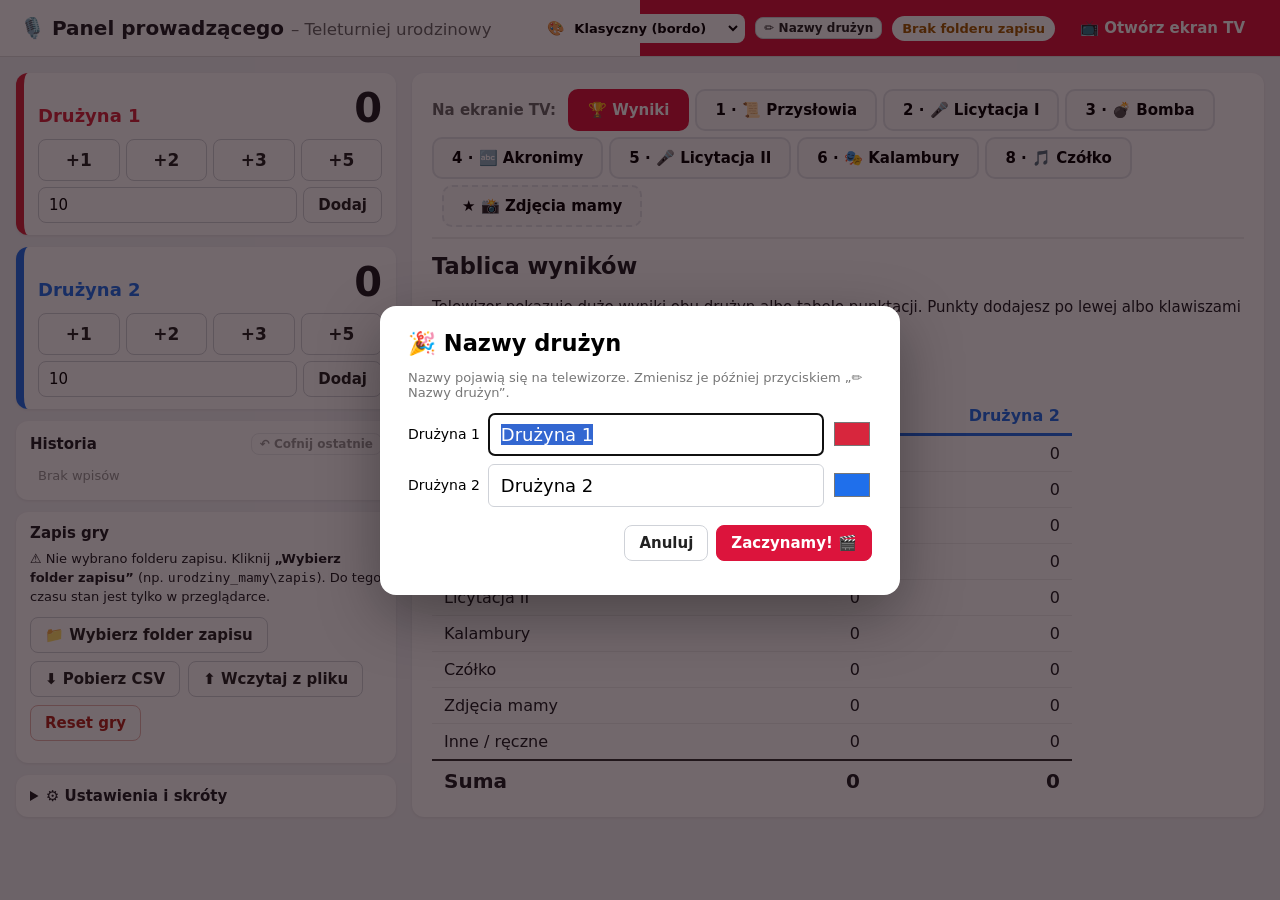
==== admin.html @ 56f0cc89 "Impreza urodzinowa" ====
<!DOCTYPE html>
<html lang="pl">
<head>
  <meta charset="utf-8">
  <title>Panel prowadzącego – Teleturniej</title>
  <meta name="viewport" content="width=device-width, initial-scale=1">
  <link rel="stylesheet" href="css/style.css">
</head>
<body class="admin">

<header class="admin-top">
  <h1>🎙️ Panel prowadzącego <small id="a-title"></small></h1>
  <div class="top-actions">
    <label class="theme-pick" title="Wygląd ekranu TV">🎨
      <select id="set-theme">
        <option value="klasyczny">Klasyczny (bordo)</option>
        <option value="rzutnik">Rzutnik / jasna sala</option>
        <option value="gala">Złota gala</option>
        <option value="konfetti">Urodzinowe konfetti</option>
      </select>
    </label>
    <button id="btn-names" class="btn small">✏️ Nazwy drużyn</button>
    <span id="save-badge" class="badge"></span>
    <button id="btn-open-tv" class="btn primary">📺 Otwórz ekran TV</button>
  </div>
</header>

<div class="admin-grid">
  <!-- ===== Lewa kolumna: punkty, historia, zapis ===== -->
  <aside class="side">
    <div class="team-card" data-team="0">
      <div class="team-head"><span class="team-name" title="Kliknij, aby zmienić nazwę"></span><span class="team-score"></span></div>
      <div class="pts-buttons">
        <button class="btn" data-pts="1">+1</button>
        <button class="btn" data-pts="2">+2</button>
        <button class="btn" data-pts="3">+3</button>
        <button class="btn" data-pts="5">+5</button>
      </div>
      <div class="custom-pts">
        <input type="number" value="10" step="1" aria-label="Własna liczba punktów">
        <button class="btn btn-custom">Dodaj</button>
      </div>
    </div>

    <div class="team-card" data-team="1">
      <div class="team-head"><span class="team-name" title="Kliknij, aby zmienić nazwę"></span><span class="team-score"></span></div>
      <div class="pts-buttons">
        <button class="btn" data-pts="1">+1</button>
        <button class="btn" data-pts="2">+2</button>
        <button class="btn" data-pts="3">+3</button>
        <button class="btn" data-pts="5">+5</button>
      </div>
      <div class="custom-pts">
        <input type="number" value="10" step="1" aria-label="Własna liczba punktów">
        <button class="btn btn-custom">Dodaj</button>
      </div>
    </div>

    <section class="box">
      <h3>Historia <button id="btn-undo" class="btn small">↶ Cofnij ostatnie</button></h3>
      <ol id="log" class="log"></ol>
    </section>

    <section class="box">
      <h3>Zapis gry</h3>
      <p id="save-status" class="save-status"></p>
      <div class="btn-row">
        <button id="btn-choose-dir" class="btn">📁 Wybierz folder zapisu</button>
        <button id="btn-resume" class="btn primary" hidden>🔓 Wznów zapis</button>
        <button id="btn-download" class="btn">⬇ Pobierz CSV</button>
        <label class="btn">⬆ Wczytaj z pliku<input type="file" id="file-load" accept=".csv,.json" hidden></label>
        <button id="btn-reset" class="btn danger">Reset gry</button>
      </div>
    </section>

    <details class="box">
      <summary>⚙️ Ustawienia i skróty</summary>
      <label class="field">Tytuł na tablicy wyników <input id="set-title" type="text"></label>
      <ul class="keys-help">
        <li><kbd>1</kbd> / <kbd>2</kbd> – +1 pkt dla drużyny 1 / 2</li>
        <li><kbd>Ctrl</kbd>+<kbd>Z</kbd> – cofnij ostatni wpis</li>
        <li>Akronimy: <kbd>Spacja</kbd> – kolejny krok</li>
        <li>Licytacja: <kbd>M</kbd> – muzyka start / pauza, <kbd>←</kbd>/<kbd>→</kbd> – tekst na TV (karaoke)</li>
        <li>Przysłowia: wpisz spółgłoskę lub Ą/Ę/Ó, <kbd>←</kbd>/<kbd>→</kbd> – wybór drużyny</li>
        <li>Bomba: <kbd>Enter</kbd> – odgadnięte, <kbd>Backspace</kbd> – nieodgadnięte</li>
        <li>Kalambury: <kbd>Spacja</kbd> – start / pauza, <kbd>Enter</kbd> – odgadnięte, <kbd>Backspace</kbd> – pomiń, <kbd>←</kbd>/<kbd>→</kbd> – drużyna</li>
        <li>Zdjęcia: <kbd>Spacja</kbd> – losowy kafelek, <kbd>Enter</kbd> – całe zdjęcie, <kbd>←</kbd>/<kbd>→</kbd> – poprzednie / następne</li>
        <li>Czółko: <kbd>Spacja</kbd> – pokaż piosenkę / pauza, <kbd>←</kbd>/<kbd>→</kbd> – wybór drużyny</li>
      </ul>
    </details>
  </aside>

  <!-- ===== Prawa kolumna: konkurencje ===== -->
  <main class="main">
    <nav class="tabs">
      <span class="tabs-label">Na ekranie TV:</span>
      <button class="tab" data-view="score">🏆 Wyniki</button>
      <button class="tab" data-view="przyslowia">1 · 📜 Przysłowia</button>
      <button class="tab" data-view="licytacja" data-round="1">2 · 🎤 Licytacja I</button>
      <button class="tab" data-view="bomba">3 · 💣 Bomba</button>
      <button class="tab" data-view="akronimy">4 · 🔤 Akronimy</button>
      <button class="tab" data-view="licytacja" data-round="2">5 · 🎤 Licytacja II</button>
      <button class="tab" data-view="kalambury">6 · 🎭 Kalambury</button>
      <button class="tab" data-view="czolko">8 · 🎵 Czółko</button>
      <button class="tab tab-extra" data-view="zdjecia">★ 📸 Zdjęcia mamy</button>
    </nav>

    <section id="panel-score" class="panel">
      <h2>Tablica wyników</h2>
      <p>Telewizor pokazuje duże wyniki obu drużyn albo tabelę punktacji. Punkty dodajesz po lewej albo klawiszami <kbd>1</kbd> / <kbd>2</kbd>.</p>
      <div class="btn-row"><button id="btn-table" class="btn"></button></div>
      <table id="score-table" class="score-table"></table>
    </section>

    <!-- Licytacja wersów -->
    <section id="panel-licytacja" class="panel">
      <h2 id="lic-title"></h2>
      <div class="akr-current lic-song">
        <div id="lic-song" class="lic-song-title"></div>
        <div id="lic-max" class="akr-state on"></div>
      </div>
      <div class="prz-team">
        <span id="lic-start-info"></span>
        <span class="hint">Przy remisie / zmianie:</span>
        <button class="team-pick lic-start-pick" data-team="0"></button>
        <button class="team-pick lic-start-pick" data-team="1"></button>
      </div>

      <div class="lic-bids-row">
        <div class="lic-bidbox" data-team="0"><b class="lic-bidname"></b><input type="number" min="1" step="1"><button class="btn lic-bid-btn">Licytuj</button></div>
        <div class="lic-bidbox" data-team="1"><b class="lic-bidname"></b><input type="number" min="1" step="1"><button class="btn lic-bid-btn">Licytuj</button></div>
      </div>
      <div id="lic-bids" class="lic-bids"></div>
      <div id="lic-msg" class="prz-msg"></div>

      <div class="btn-row">
        <button id="lic-undo-bid" class="btn">↶ Cofnij ofertę</button>
        <button id="lic-close" class="btn primary">🔨 Koniec licytacji – śpiewają</button>
        <button id="lic-ok" class="btn ok-btn"></button>
        <button id="lic-fail" class="btn danger"></button>
        <button id="lic-next" class="btn primary">Następna piosenka ▶</button>
      </div>

      <div id="kar-bar" class="kar-bar">
        <div class="btn-row">
          <button id="kar-toggle" class="btn primary"></button>
          <button id="kar-prev" class="btn">◀ Poprzednie <kbd>←</kbd></button>
          <button id="kar-next" class="btn primary">Następne ▶ <kbd>→</kbd></button>
        </div>
        <div id="kar-info" class="hint"></div>
      </div>

      <div class="lic-extra">
        <div class="lic-lyrics-box">
          <h3>📝 Tekst <small id="lic-lyrics-info"></small></h3>
          <div id="lic-lyrics" class="lic-lyrics"></div>
        </div>
        <div class="lic-audio-box">
          <h3>🎵 Muzyka <small>(gra z tego komputera)</small></h3>
          <div class="btn-row">
            <button id="lic-play" class="btn primary">▶ Puść</button>
            <button id="lic-stop" class="btn">⏹ Stop</button>
          </div>
          <audio id="lic-audio" controls preload="auto"></audio>
          <div id="lic-audio-info" class="hint"></div>
          <div class="btn-row">
            <label class="btn small">⬆ Wgraj mp3<input type="file" id="lic-mp3" accept="audio/*,.mp3" hidden></label>
            <button id="lic-mp3-del" class="btn small danger">Usuń wgrany plik</button>
          </div>
        </div>
      </div>

      <h3>Piosenki w tej rundzie <small>(kliknij, aby wybrać; ↺ przywraca jako „do wzięcia”)</small></h3>
      <ol id="lic-list" class="pick-list"></ol>
    </section>

    <!-- Bomba -->
    <section id="panel-bomba" class="panel">
      <h2>💣 Bomba – urodziny</h2>
      <div class="kal-current">
        <div class="label" id="bomba-label">Pytanie:</div>
        <div id="bomba-q" class="bomba-q-admin"></div>
        <div id="bomba-a" class="bomba-a"></div>
        <div class="btn-row">
          <button id="bomba-ok" class="btn ok-btn">✔ Odgadnięte <kbd>Enter</kbd></button>
          <button id="bomba-fail" class="btn danger">✖ Nieodgadnięte <kbd>Backspace</kbd></button>
        </div>
      </div>
      <div class="btn-row">
        <label class="inline">Punkty za każdą poprawną odpowiedź <input type="text" inputmode="decimal" id="bomba-points" size="4" title="Można wpisać ułamek, np. 0,5 – suma zaokrąglana w dół"></label>
      </div>
      <div id="bomba-count" class="bomba-count"></div>
      <div class="btn-row">
        <span><b>💥 Wybuch! Bomba wybuchła u:</b></span>
        <button class="btn team-btn bomba-boom-btn" data-team="0"></button>
        <button class="btn team-btn bomba-boom-btn" data-team="1"></button>
        <button id="bomba-new" class="btn">↺ Nowa runda bomby</button>
      </div>
      <div id="bomba-msg" class="prz-msg"></div>
      <p class="hint">Drużyna, u której wybuchnie bomba, dostaje 0 pkt. Przeciwna drużyna dostaje ustawioną liczbę punktów za każdą poprawną odpowiedź w rundzie (wynik zaokrąglany w dół, np. 13 × 0,5 = 6 pkt). Aplikacja nie odtwarza dźwięków (tykanie i wybuch: głośniczek).</p>
      <h3>Pytania <small>(✔ / ✖ / ↺ – poprawianie oznaczeń)</small></h3>
      <ol id="bomba-list" class="pick-list plain kal-list"></ol>
    </section>

    <!-- Akronimy -->
    <section id="panel-akronimy" class="panel">
      <div class="akr-current">
        <div class="akr-skrot" id="akr-skrot"></div>
        <div class="akr-full" id="akr-full"></div>
        <div class="akr-state" id="akr-state"></div>
      </div>
      <div class="btn-row">
        <button id="akr-show" class="btn">👁 Pokaż skrót</button>
        <button id="akr-reveal" class="btn">✨ Odsłoń rozwinięcie</button>
        <button id="akr-hide" class="btn">🙈 Ukryj</button>
        <button id="akr-next" class="btn primary">Następny ▶</button>
      </div>
      <div class="btn-row">
        <button id="akr-award-0" class="btn team-btn"></button>
        <button id="akr-award-1" class="btn team-btn"></button>
        <label class="inline">Punkty za akronim <input type="number" id="akr-points" min="0" step="1"></label>
      </div>
      <p class="hint"><kbd>Spacja</kbd>: pokaż skrót → odsłoń rozwinięcie → następny (pomija te, które już były). Punkty przyznajesz po lewej.</p>
      <h3>Wszystkie akronimy <small>(kliknij, aby wybrać; ↺ przywraca jako „do wzięcia”)</small></h3>
      <ol id="akr-list" class="pick-list"></ol>
    </section>

    <!-- Przysłowia -->
    <section id="panel-przyslowia" class="panel">
      <div class="prz-host">
        <div class="label"><b id="prz-round"></b> · Hasło (widzi tylko prowadzący):</div>
        <div id="prz-text" class="prz-text"></div>
        <div id="prz-mask" class="prz-mask"></div>
      </div>

      <div class="prz-team">
        <span>Zgaduje:</span>
        <button class="team-pick prz-pick" data-team="0"></button>
        <button class="team-pick prz-pick" data-team="1"></button>
        <span class="hint">(<kbd>←</kbd> / <kbd>→</kbd>)</span>
      </div>

      <div id="prz-keys" class="keys"></div>
      <div id="prz-msg" class="prz-msg"></div>

      <div class="btn-row">
        <label class="inline">Punkty za każde wystąpienie litery <input type="number" id="prz-value" min="0" step="1"></label>
        <label class="inline">Premia za odgadnięcie hasła <input type="number" id="prz-bonus" min="0" step="1"></label>
      </div>
      <div class="btn-row">
        <button id="prz-solve-0" class="btn"></button>
        <button id="prz-solve-1" class="btn"></button>
        <button id="prz-reveal" class="btn">Odsłoń hasło (bez punktów)</button>
        <button id="prz-next" class="btn primary">Następne przysłowie ▶</button>
      </div>

      <h3>Wszystkie przysłowia <small>(kliknij, aby wybrać; ↺ przywraca jako „do wzięcia”)</small></h3>
      <ol id="prz-list" class="pick-list"></ol>
    </section>

    <!-- Kalambury -->
    <section id="panel-kalambury" class="panel">
      <div class="czo-head">
        <div class="prz-team">
          <span>Pokazuje:</span>
          <button class="team-pick kal-pick" data-team="0"></button>
          <button class="team-pick kal-pick" data-team="1"></button>
          <span id="kal-setinfo" class="hint"></span>
          <button id="kal-swap" class="btn small">⇄ Zamień zestawy</button>
        </div>
        <div id="kal-counts" class="czo-counts"></div>
      </div>

      <div class="kal-top">
        <div class="timer-admin" id="kal-time">2:00</div>
        <div class="kal-current">
          <div class="label">Hasło do pokazania (TV go nie pokazuje):</div>
          <div id="kal-word" class="kal-word"></div>
          <div class="btn-row">
            <button id="kal-ok" class="btn ok-btn">✔ Odgadnięte <kbd>Enter</kbd></button>
            <button id="kal-fail" class="btn danger">✖ Nieodgadnięte / pomiń <kbd>Backspace</kbd></button>
          </div>
        </div>
      </div>

      <div class="btn-row">
        <button id="kal-start" class="btn primary">▶ Start</button>
        <button id="kal-reset" class="btn">↺ Reset czasu</button>
        <label class="inline">Czas (sekundy) <input type="number" id="kal-dur" min="10" step="10"></label>
        <label class="inline">Punkty za hasło <input type="number" id="kal-points" min="0" step="1"></label>
        <button id="kal-summary" class="btn"></button>
      </div>
      <p class="hint"><kbd>Spacja</kbd>: start / pauza zegara. Każde „Odgadnięte” od razu dodaje punkty drużynie. Na liście kliknij ✔ / ✖ / ↺, żeby poprawić oznaczenie.</p>

      <h3 id="kal-list-title"></h3>
      <ol id="kal-list" class="pick-list plain kal-list"></ol>
    </section>

    <!-- Zdjęcia mamy (konkurencja dodatkowa) -->
    <section id="panel-zdjecia" class="panel">
      <h2>📸 Zdjęcia mamy <small class="hint">– co to za uroczystość / miejsce? (pytanie zadajesz sam)</small></h2>
      <p id="zdj-empty" class="hint">Brak zdjęć. Wrzuć pliki do folderu <code>zdjecia/</code> i dopisz je w <code>data/pytania.js</code> (sekcja <code>zdjecia</code>).</p>
      <div id="zdj-work">
        <div class="zdj-admin">
          <div class="zdj-left">
            <div class="zdj-head"><b id="zdj-title"></b> · <span id="zdj-podpis"></span> · <span id="zdj-status"></span></div>
            <div id="zdj-preview" class="zdj-preview">
              <div class="zdj-frame"><img alt=""><div class="zdj-grid"></div></div>
              <p id="zdj-missing" class="prz-msg warn" hidden>Nie znaleziono pliku zdjęcia – sprawdź nazwę w data/pytania.js.</p>
            </div>
            <p class="hint">Kliknij kafelek, żeby go odkryć (ponowne kliknięcie zakrywa). Ty widzisz całe zdjęcie, TV – tylko odkryte kafelki.</p>
          </div>
          <div class="zdj-side">
            <button id="zdj-random" class="btn primary big">🎲 Odkryj losowy kafelek <kbd>Spacja</kbd></button>
            <button id="zdj-all" class="btn">✨ Odsłoń całe zdjęcie <kbd>Enter</kbd></button>
            <button id="zdj-hide" class="btn">🙈 Zakryj wszystko</button>
            <button id="zdj-caption" class="btn"></button>
            <div class="zdj-gridset">
              <b>Kafelki dla tego zdjęcia</b>
              <label class="inline">poziomo <input type="number" id="zdj-cols" min="1" max="15" step="1"></label>
              <label class="inline">pionowo <input type="number" id="zdj-rows" min="1" max="15" step="1"></label>
            </div>
            <div class="btn-row">
              <button id="zdj-prev" class="btn">◀ Poprzednie <kbd>←</kbd></button>
              <button id="zdj-next" class="btn primary">Następne ▶ <kbd>→</kbd></button>
            </div>
          </div>
        </div>
        <h3>Wszystkie zdjęcia <small>(kliknij, aby wybrać)</small></h3>
        <div id="zdj-list" class="zdj-list"></div>
      </div>
    </section>

    <!-- Czółko -->
    <section id="panel-czolko" class="panel">
      <div class="czo-head">
        <div class="prz-team">
          <span>Zgaduje:</span>
          <button class="team-pick czo-pick" data-team="0"></button>
          <button class="team-pick czo-pick" data-team="1"></button>
          <span class="hint">(<kbd>←</kbd> / <kbd>→</kbd>, zmienia się samo po każdej piosence)</span>
        </div>
        <div id="czo-counts" class="czo-counts"></div>
      </div>

      <div id="czo-stage" class="czo-stage"></div>
      <div class="btn-row">
        <button id="czo-show" class="btn primary">▶ Pokaż piosenkę i start czasu</button>
        <button id="czo-pause" class="btn">⏸ Pauza</button>
        <button id="czo-ok" class="btn ok-btn">✔ Odgadli</button>
        <button id="czo-fail" class="btn danger">✖ Nie odgadli</button>
        <button id="czo-cancel" class="btn">↩ Wróć do numerków (bez wyniku)</button>
      </div>

      <div id="czo-grid" class="czo-grid"></div>

      <div class="btn-row">
        <label class="inline">Punkty za piosenkę <input type="number" id="czo-points" min="0" step="1"></label>
        <label class="inline">Czas na piosenkę (s) <input type="number" id="czo-dur" min="5" step="5"></label>
        <button id="czo-shuffle" class="btn">🔀 Przetasuj numerki</button>
      </div>

      <h3>Piosenki pod numerkami <small>(widzi tylko prowadzący; ↺ przywraca jako „do wzięcia”)</small></h3>
      <ol id="czo-list" class="pick-list plain"></ol>
    </section>
  </main>
</div>

<!-- Dialog: nazwy drużyn -->
<dialog id="names-dialog" class="names-dialog">
  <form method="dialog">
    <h2>🎉 Nazwy drużyn</h2>
    <p class="hint">Nazwy pojawią się na telewizorze. Zmienisz je później przyciskiem „✏️ Nazwy drużyn”.</p>
    <label class="field">Drużyna 1 <input id="dlg-name-0" type="text" maxlength="30"><input id="dlg-color-0" type="color"></label>
    <label class="field">Drużyna 2 <input id="dlg-name-1" type="text" maxlength="30"><input id="dlg-color-1" type="color"></label>
    <div class="btn-row right">
      <button class="btn" value="cancel">Anuluj</button>
      <button class="btn primary" value="ok">Zaczynamy! 🎬</button>
    </div>
  </form>
</dialog>

<script src="data/pytania.js"></script>
<script src="js/state.js"></script>
<script src="js/zapis.js"></script>
<script src="js/admin.js"></script>
</body>
</html>
---- css/style.css ----
:root { --vu: min(1vh, 0.5625vw); }
/* =========================================================
   Wspólne
   ========================================================= */
* { box-sizing: border-box; }
html, body { margin: 0; height: 100%; }
body { font-family: 'Segoe UI', system-ui, -apple-system, Roboto, sans-serif; }
[hidden] { display: none !important; }
kbd {
  display: inline-block; padding: 1px 6px; border: 1px solid #bbb; border-bottom-width: 2px;
  border-radius: 4px; background: #fff; font: 600 .85em/1.3 Consolas, monospace; color: #333;
}

/* =========================================================
   PANEL PROWADZĄCEGO
   ========================================================= */
body.admin { background: #f2f3f6; color: #1d1d22; font-size: 15px; }

.admin-top {
  display: flex; align-items: center; justify-content: space-between; gap: 16px;
  padding: 10px 20px; background: linear-gradient(90deg, #fff 0%, #fff 50%, #dc143c 50%, #dc143c 100%);
  border-bottom: 1px solid #ddd;
}
.admin-top h1 { margin: 0; font-size: 20px; }
.admin-top h1 small { font-weight: 400; color: #666; }
.top-actions { display: flex; align-items: center; gap: 10px; }

.badge { padding: 5px 10px; border-radius: 999px; font-size: 13px; font-weight: 600; background: #fff; }
.badge.ok { color: #137333; }
.badge.warn { color: #a35a00; }
.badge.err { color: #b3261e; }

.admin-grid { display: grid; grid-template-columns: 380px 1fr; gap: 16px; padding: 16px; align-items: start; }
.side { display: flex; flex-direction: column; gap: 12px; }
.main { background: #fff; border-radius: 12px; box-shadow: 0 1px 3px rgba(0,0,0,.08); padding: 16px 20px; min-height: 70vh; }

.btn {
  display: inline-flex; align-items: center; justify-content: center; gap: 6px;
  padding: 8px 14px; border: 1px solid #cfd2d8; border-radius: 8px; background: #fff;
  font: inherit; font-weight: 600; color: #222; cursor: pointer; user-select: none;
  transition: background .12s, transform .05s;
}
.btn:hover:not(:disabled) { background: #f0f1f4; }
.btn:active:not(:disabled) { transform: translateY(1px); }
.btn:disabled { opacity: .45; cursor: not-allowed; }
.btn.primary { background: #dc143c; border-color: #dc143c; color: #fff; }
.btn.primary:hover:not(:disabled) { background: #b81032; }
.btn.danger { color: #b3261e; border-color: #e8b4b0; }
.btn.small { padding: 3px 8px; font-size: 12px; }
.btn.team-btn { border-color: var(--team); color: var(--team); }
.btn-row { display: flex; flex-wrap: wrap; gap: 8px; margin: 10px 0; align-items: center; }

/* Karty drużyn */
.team-card {
  --team: #888;
  background: #fff; border-radius: 12px; padding: 12px 14px;
  border-left: 8px solid var(--team); box-shadow: 0 1px 3px rgba(0,0,0,.08);
}
.team-head { display: flex; justify-content: space-between; align-items: baseline; gap: 10px; }
.team-name { font-size: 18px; font-weight: 700; color: var(--team); overflow: hidden; text-overflow: ellipsis; white-space: nowrap; }
.team-score { font-size: 40px; font-weight: 800; font-variant-numeric: tabular-nums; }
.pts-buttons { display: grid; grid-template-columns: repeat(4, 1fr); gap: 6px; margin: 8px 0 6px; }
.pts-buttons .btn { font-size: 17px; padding: 10px 0; }
.custom-pts { display: flex; gap: 6px; }
.custom-pts input { flex: 1; min-width: 0; padding: 7px 10px; border: 1px solid #cfd2d8; border-radius: 8px; font: inherit; }

.box { background: #fff; border-radius: 12px; padding: 12px 14px; box-shadow: 0 1px 3px rgba(0,0,0,.08); }
.box h3 { margin: 0 0 8px; font-size: 15px; display: flex; justify-content: space-between; align-items: center; }
.box summary { cursor: pointer; font-weight: 700; }

.log { list-style: none; margin: 0; padding: 0; max-height: 260px; overflow-y: auto; font-size: 13px; }
.log li { display: grid; grid-template-columns: 62px 1fr 40px; gap: 2px 8px; padding: 5px 0 5px 8px; border-left: 4px solid var(--team, #ccc); border-bottom: 1px solid #f0f0f0; }
.log li.empty { border: 0; color: #999; display: block; }
.log-time { color: #888; font-variant-numeric: tabular-nums; }
.log-team { font-weight: 600; overflow: hidden; text-overflow: ellipsis; white-space: nowrap; }
.log-pts { text-align: right; font-weight: 800; }
.log-pts.pos { color: #137333; } .log-pts.neg { color: #b3261e; } .log-pts.zero { color: #999; }
.log-desc { grid-column: 1 / -1; color: #555; }

.save-status { margin: 0 0 4px; font-size: 13px; line-height: 1.45; }
.field { display: flex; align-items: center; gap: 8px; margin: 8px 0; font-size: 14px; }
.field input[type=text] { flex: 1; padding: 6px 8px; border: 1px solid #cfd2d8; border-radius: 6px; font: inherit; }
.field input[type=color] { width: 40px; height: 32px; border: 0; padding: 0; background: none; cursor: pointer; }
.keys-help { margin: 10px 0 0; padding-left: 18px; font-size: 13px; line-height: 1.9; color: #444; }

/* Zakładki */
.tabs { display: flex; align-items: center; gap: 6px; border-bottom: 2px solid #eee; padding-bottom: 10px; margin-bottom: 14px; flex-wrap: wrap; }
.tabs-label { font-weight: 600; color: #666; margin-right: 6px; }
.tab { padding: 10px 18px; border: 2px solid #e2e4e9; border-radius: 10px; background: #fafafa; font: inherit; font-weight: 700; cursor: pointer; }
.tab.active { background: #dc143c; border-color: #dc143c; color: #fff; }
.panel h2 { margin-top: 0; }
.hint { color: #777; font-size: 13px; }

.pick-list { margin: 6px 0 0; padding-left: 28px; max-height: 300px; overflow-y: auto; }
.pick-list li { padding: 5px 8px; border-radius: 6px; cursor: pointer; }
.pick-list li:hover { background: #f3f4f7; }
.pick-list li.seen { color: #999; }
.pick-list li.current { background: #fde8ec; color: #1d1d22; font-weight: 600; }

/* Akronimy – panel */
.akr-current { padding: 18px; border-radius: 12px; background: #fafafa; border: 1px dashed #ddd; text-align: center; }
.akr-skrot { font-size: 56px; font-weight: 900; letter-spacing: .12em; color: #dc143c; }
.akr-full { font-size: 22px; margin-top: 4px; }
.akr-full .hl, .akr-full-tv .hl { color: #dc143c; font-weight: 800; }
.akr-state { margin-top: 10px; display: inline-block; padding: 3px 12px; border-radius: 999px; font-size: 13px; font-weight: 700; }
.akr-state.on { background: #e6f4ea; color: #137333; }
.akr-state.off { background: #eee; color: #666; }

/* Przysłowia – panel */
.prz-host { padding: 14px 16px; border-radius: 12px; background: #fafafa; border: 1px dashed #ddd; }
.prz-host .label { font-size: 12px; color: #888; text-transform: uppercase; letter-spacing: .05em; }
.prz-text { font-size: 22px; font-weight: 700; margin: 4px 0 10px; }
.prz-mask { display: flex; flex-wrap: wrap; gap: 3px; align-items: end; }
.prz-mask .l { width: 22px; height: 28px; border-radius: 4px; background: #dc143c; color: #fff; display: inline-flex; align-items: center; justify-content: center; font-weight: 800; }
.prz-mask .l.on { background: #fff; color: #222; border: 1px solid #ccc; }
.prz-mask .gap { width: 14px; }
.prz-mask .p { font-weight: 800; font-size: 20px; }

.prz-team { display: flex; align-items: center; gap: 8px; margin: 14px 0 10px; font-weight: 600; }
.team-pick { --team: #888; padding: 10px 18px; border-radius: 10px; border: 3px solid var(--team); background: #fff; color: var(--team); font: inherit; font-weight: 800; cursor: pointer; }
.team-pick.active { background: var(--team); color: #fff; box-shadow: 0 2px 8px rgba(0,0,0,.2); }

.keys { display: grid; grid-template-columns: repeat(auto-fill, minmax(46px, 1fr)); gap: 6px; }
.key { height: 46px; border-radius: 8px; border: 1px solid #cfd2d8; background: #fff; font: inherit; font-size: 19px; font-weight: 800; cursor: pointer; }
.key.vowel { background: #eef3fb; color: #3b5b8c; }
.key:hover:not(:disabled) { background: #fde8ec; }
.key.hit { background: #e6f4ea; color: #137333; border-color: #a8d5b5; }
.key.miss { background: #fbe9e7; color: #b3261e; text-decoration: line-through; }
.key:disabled { cursor: default; opacity: .75; }

.prz-msg { margin: 12px 0; padding: 10px 14px; border-radius: 10px; background: #f3f4f7; font-weight: 600; min-height: 22px; }
.prz-msg.hit, .prz-msg.solve { background: #e6f4ea; color: #137333; }
.prz-msg.miss { background: #fbe9e7; color: #b3261e; }
.prz-msg.vowel, .prz-msg.reveal { background: #eef3fb; color: #3b5b8c; }
.prz-msg.warn { background: #fff4e0; color: #8a4b00; }
label.inline { display: inline-flex; align-items: center; gap: 8px; font-size: 14px; }
label.inline input { width: 70px; padding: 6px 8px; border: 1px solid #cfd2d8; border-radius: 6px; font: inherit; }

/* =========================================================
   EKRAN TV
   ========================================================= */
body.screen {
  color: #fff; overflow: hidden; cursor: default;
  background:
    radial-gradient(ellipse at 50% -10%, rgba(220, 20, 60, .45) 0%, transparent 55%),
    radial-gradient(ellipse at 50% 120%, rgba(255, 255, 255, .08) 0%, transparent 50%),
    linear-gradient(180deg, #2a0710 0%, #120409 60%, #08030a 100%);
}
#tv { position: relative; height: 100vh; display: flex; flex-direction: column; }

/* Pasek z wynikami */
.tv-top {
  display: grid; grid-template-columns: minmax(0, 1fr) auto minmax(0, 1fr); align-items: center; gap: 2vw;
  padding: calc(2 * var(--vu)) 2.5vw; background: rgba(0,0,0,.25); border-bottom: 3px solid rgba(255,255,255,.15);
}
body.screen[data-view="score"] .tv-top { display: none; }
.tv-title { max-width: 32vw; font-size: calc(4.2 * var(--vu)); font-weight: 900; line-height: 1.15; letter-spacing: .03em; text-align: center; opacity: .95; text-wrap: balance; overflow-wrap: anywhere; }
.tv-team {
  --team: #888; position: relative;
  display: flex; align-items: center; justify-content: space-between; gap: 2vw;
  padding: calc(1.2 * var(--vu)) 2vw; border-radius: calc(1.6 * var(--vu)); background: var(--team);
  box-shadow: 0 calc(.6 * var(--vu)) calc(2 * var(--vu)) rgba(0,0,0,.35); transition: transform .25s, box-shadow .25s, outline-color .25s;
  outline: calc(.5 * var(--vu)) solid transparent; outline-offset: calc(.5 * var(--vu));
}
.tv-team[data-team-box="1"] { flex-direction: row-reverse; }
.tv-team.active { transform: scale(1.04); outline-color: #fff; }
.tv-name { font-size: calc(3.6 * var(--vu)); font-weight: 800; white-space: nowrap; overflow: hidden; text-overflow: ellipsis; text-shadow: 0 2px 4px rgba(0,0,0,.3); }
.tv-score { font-size: calc(6.5 * var(--vu)); font-weight: 900; font-variant-numeric: tabular-nums; text-shadow: 0 2px 6px rgba(0,0,0,.35); }

#stage { flex: 1; display: flex; align-items: center; justify-content: center; padding: calc(3 * var(--vu)) 4vw; min-height: 0; }
.center-msg { font-size: calc(6 * var(--vu)); opacity: .7; }

/* Tablica wyników */
.score-view { width: 100%; text-align: center; }
.big-title { margin: 0 0 calc(6 * var(--vu)); font-size: calc(8 * var(--vu)); font-weight: 900; letter-spacing: .03em; text-shadow: 0 calc(.5 * var(--vu)) calc(2 * var(--vu)) rgba(220,20,60,.6); }
.score-cols { display: flex; align-items: stretch; justify-content: center; gap: 3vw; }
.score-vs { font-size: calc(18 * var(--vu)); font-weight: 900; opacity: .5; align-self: center; }
.score-col {
  --team: #888; position: relative; flex: 0 1 38vw;
  padding: calc(4 * var(--vu)) 2vw; border-radius: calc(3 * var(--vu));
  background: linear-gradient(160deg, color-mix(in srgb, var(--team) 100%, #fff 15%), color-mix(in srgb, var(--team) 75%, #000));
  box-shadow: 0 calc(2 * var(--vu)) calc(5 * var(--vu)) rgba(0,0,0,.45), inset 0 0 0 calc(.4 * var(--vu)) rgba(255,255,255,.25);
}
.sc-name { font-size: calc(6 * var(--vu)); font-weight: 800; text-shadow: 0 2px 6px rgba(0,0,0,.3); }
.sc-val { font-size: calc(28 * var(--vu)); line-height: 1.05; font-weight: 900; font-variant-numeric: tabular-nums; text-shadow: 0 calc(1 * var(--vu)) calc(3 * var(--vu)) rgba(0,0,0,.35); }

/* Animacja punktów */
.bump { animation: bump .6s ease-out; display: inline-block; }
@keyframes bump { 0% { transform: scale(1); } 35% { transform: scale(1.35); } 100% { transform: scale(1); } }
.floater {
  position: absolute; left: 50%; top: 10%; transform: translateX(-50%);
  font-size: calc(8 * var(--vu)); font-weight: 900; pointer-events: none; text-shadow: 0 calc(.4 * var(--vu)) calc(1.5 * var(--vu)) rgba(0,0,0,.6);
  animation: floatUp 1.6s ease-out forwards; z-index: 5;
}
.floater.pos { color: #ffe066; } .floater.neg { color: #ffb3b3; }
@keyframes floatUp { 0% { opacity: 0; transform: translate(-50%, calc(2 * var(--vu))) scale(.6); } 20% { opacity: 1; transform: translate(-50%, 0) scale(1.1); } 100% { opacity: 0; transform: translate(-50%, -10vh) scale(1); } }

/* Akronimy – TV */
.akr-view, .akr-wait { text-align: center; width: 100%; }
.akr-label { font-size: calc(4.5 * var(--vu)); font-weight: 700; opacity: .8; letter-spacing: .08em; text-transform: uppercase; margin-bottom: calc(4 * var(--vu)); }
.akr-sub { font-size: calc(7 * var(--vu)); font-weight: 800; animation: pulse 2s ease-in-out infinite; }
@keyframes pulse { 50% { opacity: .45; } }
.akr-tiles { display: flex; justify-content: center; gap: 2vw; }
.akr-tile {
  display: inline-flex; align-items: center; justify-content: center;
  width: calc(17 * var(--vu)); height: calc(22 * var(--vu)); border-radius: calc(2.4 * var(--vu)); font-size: calc(16 * var(--vu)); font-weight: 900;
  background: linear-gradient(180deg, #fff 0%, #f1f1f1 50%, #e3e3e3 100%); color: #c8102e;
  box-shadow: 0 calc(1.5 * var(--vu)) calc(4 * var(--vu)) rgba(0,0,0,.5), inset 0 -.8vh 0 rgba(0,0,0,.08);
}
.akr-tile.pop { animation: pop .55s cubic-bezier(.2,1.6,.4,1) both; }
@keyframes pop { 0% { opacity: 0; transform: scale(.2) rotate(-12deg); } 100% { opacity: 1; transform: none; } }
.akr-full { margin-top: calc(6 * var(--vu)); font-size: calc(7 * var(--vu)); font-weight: 700; }
.akr-full .hl { color: #ff5a76; font-weight: 900; font-size: 1.15em; }
.akr-full.reveal { animation: reveal .8s ease-out both; }
@keyframes reveal { 0% { opacity: 0; transform: translateY(calc(3 * var(--vu))); filter: blur(8px); } 100% { opacity: 1; transform: none; filter: none; } }

/* Przysłowia – TV */
.prz-view { width: 100%; text-align: center; --tile: clamp(26px, 4.4vw, calc(9.5 * var(--vu))); }
.prz-label { font-size: calc(4 * var(--vu)); font-weight: 700; opacity: .8; letter-spacing: .08em; text-transform: uppercase; margin-bottom: calc(4 * var(--vu)); }
.board { display: flex; flex-wrap: wrap; justify-content: center; align-items: flex-end; gap: calc(var(--tile) * .55) calc(var(--tile) * .6); }
.word { display: inline-flex; gap: calc(var(--tile) * .1); align-items: flex-end; }
.tile {
  width: var(--tile); height: calc(var(--tile) * 1.3); border-radius: calc(var(--tile) * .14);
  display: inline-flex; align-items: center; justify-content: center;
  font-size: calc(var(--tile) * .82); font-weight: 900;
  background: linear-gradient(180deg, #e8203f 0%, #b30d2b 100%);
  box-shadow: 0 calc(.6 * var(--vu)) calc(1.6 * var(--vu)) rgba(0,0,0,.45), inset 0 0 0 calc(.25 * var(--vu)) rgba(255,255,255,.25);
}
.tile.shown { background: linear-gradient(180deg, #fff 0%, #ececec 100%); color: #1b1b1b; }
.tile.flip { animation: flip .6s ease-out both; }
@keyframes flip {
  0% { transform: rotateX(90deg); background: #e8203f; }
  50% { transform: rotateX(90deg); }
  100% { transform: rotateX(0); }
}
.punct { font-size: calc(var(--tile) * .9); font-weight: 900; line-height: 1; margin-left: calc(var(--tile) * -.02); }
.used { margin-top: calc(6 * var(--vu)); display: flex; flex-wrap: wrap; justify-content: center; gap: .6vw; }
.used .u { width: calc(4.2 * var(--vu)); height: calc(4.8 * var(--vu)); display: inline-flex; align-items: center; justify-content: center; border-radius: calc(.8 * var(--vu)); font-size: calc(2.8 * var(--vu)); font-weight: 800; background: rgba(255,255,255,.08); color: rgba(255,255,255,.35); }
.used .u.hit { background: #fff; color: #137333; }
.used .u.miss { background: rgba(179, 38, 30, .6); color: #fff; text-decoration: line-through; }

/* Komunikat (toast) */
.toast {
  position: absolute; left: 50%; bottom: calc(6 * var(--vu)); transform: translate(-50%, calc(4 * var(--vu)));
  padding: calc(2 * var(--vu)) 4vw; border-radius: calc(2 * var(--vu)); font-size: calc(5 * var(--vu)); font-weight: 800; white-space: nowrap;
  opacity: 0; pointer-events: none; transition: opacity .3s, transform .3s;
  background: #333; box-shadow: 0 calc(1.5 * var(--vu)) calc(4 * var(--vu)) rgba(0,0,0,.5);
}
.toast.show { opacity: 1; transform: translate(-50%, 0); }
.toast.hit, .toast.solve { background: linear-gradient(90deg, #1e8e3e, #34a853); }
.toast.miss { background: linear-gradient(90deg, #8b1414, #c62828); animation: shake .4s; }
.toast.vowel, .toast.reveal { background: linear-gradient(90deg, #2c4a7a, #4267a8); }
@keyframes shake { 0%, 100% { margin-left: 0; } 25% { margin-left: -1.5vw; } 75% { margin-left: 1.5vw; } }

/* Nakładka startowa */
#start-overlay {
  position: fixed; inset: 0; z-index: 100; display: flex; align-items: center; justify-content: center;
  background: rgba(0,0,0,.75); cursor: pointer; text-align: center;
}
.ov-big { font-size: calc(8 * var(--vu)); font-weight: 900; }
.ov-small { font-size: calc(3 * var(--vu)); opacity: .8; margin-top: calc(2 * var(--vu)); line-height: 1.5; }

/* =========================================================
   Wersja 2: dialog nazw, listy z przywracaniem, Kalambury, Czółko
   ========================================================= */
.team-name { cursor: pointer; }
.team-name:hover { text-decoration: underline dotted; }

.names-dialog { border: 0; border-radius: 16px; padding: 24px 28px; width: min(520px, 92vw); box-shadow: 0 20px 60px rgba(0,0,0,.35); }
.names-dialog::backdrop { background: rgba(20, 4, 10, .6); }
.names-dialog h2 { margin: 0 0 4px; }
.names-dialog .field input[type=text] { font-size: 18px; padding: 10px 12px; }
.btn-row.right { justify-content: flex-end; margin-top: 18px; }

.pick-list li { display: flex; align-items: center; gap: 8px; }
.pick-list li .txt { flex: 1; }
.pick-list.plain li { cursor: default; }
.mini {
  flex: none; padding: 2px 8px; border-radius: 6px; border: 1px solid #d5d7dc; background: #fff;
  font: inherit; font-size: 12px; font-weight: 600; color: #555; cursor: pointer; opacity: 0; transition: opacity .1s;
}
.pick-list li:hover .mini, .pick-list li.seen .mini { opacity: 1; }
.pick-list li.seen .mini { color: #137333; border-color: #a8d5b5; }
.tag { display: inline-block; margin-left: 6px; padding: 0 8px; border-radius: 999px; background: var(--team); color: #fff; font-size: 12px; font-weight: 700; }

.btn.ok-btn { background: #1e8e3e; border-color: #1e8e3e; color: #fff; }
.btn.ok-btn:hover:not(:disabled) { background: #187233; }

/* Zegar w panelu */
.timer-admin { font-size: 96px; font-weight: 900; font-variant-numeric: tabular-nums; text-align: center; padding: 10px; border-radius: 14px; background: #fafafa; border: 1px dashed #ddd; }
.timer-admin.low, .timer-inline.low { color: #dc143c; }
.timer-inline { display: inline-block; margin-left: 14px; padding: 2px 14px; border-radius: 10px; background: #f3f4f7; font-size: 28px; font-weight: 900; font-variant-numeric: tabular-nums; vertical-align: middle; }

/* Czółko – panel */
.czo-head { display: flex; justify-content: space-between; align-items: center; flex-wrap: wrap; gap: 10px; }
.czo-counts { display: flex; flex-direction: column; gap: 2px; font-size: 13px; }
.czo-counts span { border-left: 4px solid var(--team); padding-left: 6px; }
.czo-stage { padding: 14px 16px; border-radius: 12px; background: #fafafa; border: 1px dashed #ddd; font-size: 20px; line-height: 1.6; }
.czo-grid { display: grid; grid-template-columns: repeat(auto-fill, minmax(64px, 1fr)); gap: 8px; margin: 14px 0; }
.czo-num { position: relative; height: 64px; border-radius: 12px; border: 2px solid #cfd2d8; background: #fff; font: inherit; font-size: 26px; font-weight: 900; cursor: pointer; }
.czo-num:hover { background: #fde8ec; }
.czo-num.current { border-color: #dc143c; box-shadow: 0 0 0 3px rgba(220,20,60,.25); }
.czo-num.done { background: var(--team); border-color: var(--team); color: #fff; opacity: .55; }
.czo-num.done.fail { background: repeating-linear-gradient(45deg, var(--team) 0 8px, #999 8px 16px); }
.czo-num small { position: absolute; top: 2px; right: 6px; font-size: 14px; }

/* ---------- TV: zegar ---------- */
.kal-view, .czo-song, .czo-view, .czo-ready { width: 100%; text-align: center; }
.timer-tv { font-size: calc(30 * var(--vu)); line-height: 1; font-weight: 900; font-variant-numeric: tabular-nums; text-shadow: 0 calc(1 * var(--vu)) calc(4 * var(--vu)) rgba(0,0,0,.5); }
.timer-tv.low { color: #ff4d6a; animation: pulse 1s ease-in-out infinite; }
.timer-tv.done { font-size: calc(14 * var(--vu)); color: #ff4d6a; animation: shake .5s 2; padding: calc(8 * var(--vu)) 0; }
.timer-tv.paused { opacity: .45; }
.timer-bar { width: 70vw; height: calc(2.2 * var(--vu)); margin: calc(3 * var(--vu)) auto 0; border-radius: 999px; background: rgba(255,255,255,.12); overflow: hidden; }
.timer-bar i { display: block; height: 100%; width: 100%; background: linear-gradient(90deg, #fff, #ffd6de); border-radius: 999px; transition: width .1s linear; }
.timer-bar i.low { background: linear-gradient(90deg, #ff4d6a, #dc143c); }
.kal-view .big-title { margin-bottom: calc(3 * var(--vu)); font-size: calc(11 * var(--vu)); }

/* ---------- TV: Czółko ---------- */
.czo-turn { font-size: calc(5 * var(--vu)); margin-bottom: calc(5 * var(--vu)); }
.czo-turn b { background: var(--team); padding: calc(.3 * var(--vu)) 2vw; border-radius: calc(1.5 * var(--vu)); }
.czo-tiles { display: grid; grid-template-columns: repeat(6, calc(15 * var(--vu))); justify-content: center; gap: calc(2.5 * var(--vu)); }
.czo-tile {
  position: relative; height: calc(15 * var(--vu)); border-radius: calc(2.4 * var(--vu)); display: flex; align-items: center; justify-content: center;
  font-size: calc(9 * var(--vu)); font-weight: 900; color: #c8102e;
  background: linear-gradient(180deg, #fff 0%, #e6e6e6 100%); box-shadow: 0 calc(1.2 * var(--vu)) calc(3 * var(--vu)) rgba(0,0,0,.45);
}
.czo-tile.done { background: var(--team); color: rgba(255,255,255,.6); opacity: .45; box-shadow: none; }
.czo-tile small { position: absolute; top: calc(.6 * var(--vu)); right: calc(1.2 * var(--vu)); font-size: calc(4 * var(--vu)); color: #fff; }
.czo-big { display: inline-block; margin: calc(2 * var(--vu)) 0 calc(4 * var(--vu)); padding: calc(2 * var(--vu)) 5vw; border-radius: calc(3 * var(--vu)); background: var(--team); font-size: calc(10 * var(--vu)); font-weight: 900; box-shadow: 0 calc(2 * var(--vu)) calc(5 * var(--vu)) rgba(0,0,0,.45); }
.czo-title { font-size: calc(11 * var(--vu)); font-weight: 900; line-height: 1.1; text-shadow: 0 calc(1 * var(--vu)) calc(3 * var(--vu)) rgba(220,20,60,.6); animation: reveal .6s ease-out both; }
.czo-author { font-size: calc(6 * var(--vu)); font-weight: 600; opacity: .85; margin: calc(1.5 * var(--vu)) 0 calc(3 * var(--vu)); }
.czo-song .timer-tv { font-size: calc(18 * var(--vu)); }
.czo-song .timer-tv.done { font-size: calc(10 * var(--vu)); padding: calc(2 * var(--vu)) 0; }

/* =========================================================
   Wersja 3: Kalambury z hasłami
   ========================================================= */
.kal-top { display: grid; grid-template-columns: 260px 1fr; gap: 14px; margin: 14px 0 4px; align-items: stretch; }
.kal-top .timer-admin { display: flex; align-items: center; justify-content: center; font-size: 72px; }
.kal-current { padding: 12px 16px; border-radius: 14px; background: #fff8e6; border: 2px solid #f3d27a; }
.kal-current .label { font-size: 12px; color: #8a6d1f; text-transform: uppercase; letter-spacing: .05em; }
.kal-word { font-size: 40px; font-weight: 900; margin: 4px 0 2px; line-height: 1.15; }
.kal-current kbd { margin-left: 4px; font-size: 11px; }
.mini.show { opacity: 1; }
.mini.ok { color: #137333; border-color: #a8d5b5; }
.mini.fail { color: #b3261e; border-color: #e8b4b0; }
.kal-list { max-height: none; overflow: visible; columns: 2; column-gap: 24px; }
.kal-list li { break-inside: avoid; }
.kal-list li.ok { color: #137333; background: #eef8f0; }
.kal-list li.fail { color: #b3261e; background: #fdf0ee; text-decoration: line-through; }
.kal-list li.current { background: #fff1c2; font-weight: 700; }

/* TV */
.kal-team { font-size: calc(5 * var(--vu)); margin: -1vh 0 calc(3 * var(--vu)); }
.kal-team b { background: var(--team); padding: calc(.3 * var(--vu)) 2vw; border-radius: calc(1.5 * var(--vu)); }
.kal-view .timer-tv { font-size: calc(22 * var(--vu)); }
.kal-count { margin-top: calc(3 * var(--vu)); font-size: calc(6 * var(--vu)); font-weight: 700; }
.kal-count b { display: inline-block; min-width: 1.4em; padding: 0 1.2vw; border-radius: calc(1.5 * var(--vu)); background: #fff; color: #c8102e; font-size: calc(9 * var(--vu)); font-weight: 900; vertical-align: middle; }
.kal-sum { font-size: calc(22 * var(--vu)); }
.kal-sum-sub { font-size: calc(5 * var(--vu)); font-weight: 700; opacity: .9; }

/* =========================================================
   Wersja 4: Licytacja, Bomba, tabela punktacji, Przysłowia (blokada samogłosek)
   ========================================================= */
.key.blocked { background: #f1f1f3; color: #c4c4cc; text-decoration: none; }

/* Tabela punktacji – panel */
.score-table { width: 100%; max-width: 640px; border-collapse: collapse; margin-top: 8px; font-size: 16px; }
.score-table th, .score-table td { padding: 8px 12px; border-bottom: 1px solid #eee; text-align: right; }
.score-table th:first-child, .score-table td:first-child { text-align: left; }
.score-table th { color: var(--team, #333); border-bottom: 3px solid var(--team, #ddd); }
.score-table tfoot td { font-weight: 900; font-size: 20px; border-top: 2px solid #333; border-bottom: 0; }

/* Licytacja – panel */
.lic-song { text-align: left; display: flex; align-items: center; justify-content: space-between; gap: 12px; }
.lic-song-title { font-size: 24px; }
.lic-bids-row { display: grid; grid-template-columns: 1fr 1fr; gap: 12px; margin: 12px 0 6px; }
.lic-bidbox { display: flex; align-items: center; gap: 8px; padding: 10px 12px; border-radius: 12px; border: 2px solid var(--team); }
.lic-bidbox b { color: var(--team); flex: 1; }
.lic-bidbox input { width: 80px; padding: 8px; font: inherit; font-size: 20px; font-weight: 800; border: 1px solid #cfd2d8; border-radius: 8px; }
.lic-bids { font-size: 15px; margin: 6px 0; }
.lic-bids .tag.top { font-size: 15px; padding: 2px 10px; box-shadow: 0 0 0 2px #fff, 0 0 0 4px var(--team); }

/* Bomba – panel */
.bomba-q-admin { font-size: 26px; font-weight: 800; margin: 4px 0; line-height: 1.25; }
.bomba-a { font-size: 18px; color: #137333; margin-bottom: 4px; }
.bomba-count { margin: 12px 0 4px; font-size: 20px; }
.bomba-count b { font-size: 28px; color: #dc143c; }

/* TV: wspólne */
.team-tag { background: var(--team); padding: calc(.2 * var(--vu)) 1.6vw; border-radius: calc(1.4 * var(--vu)); }

/* TV: tabela */
.table-title { font-size: calc(6 * var(--vu)); margin-bottom: calc(3 * var(--vu)); }
.tv-table { margin: 0 auto; border-collapse: collapse; font-size: calc(4.2 * var(--vu)); min-width: 60vw; }
.tv-table th, .tv-table td { padding: calc(1 * var(--vu)) 2.5vw; text-align: right; border-bottom: 1px solid rgba(255,255,255,.15); }
.tv-table th:first-child, .tv-table td:first-child { text-align: left; }
.tv-table th span { background: var(--team); padding: calc(.3 * var(--vu)) 1.5vw; border-radius: calc(1.2 * var(--vu)); }
.tv-table td:not(:first-child) { font-weight: 900; font-variant-numeric: tabular-nums; }
.tv-table tfoot td { font-size: calc(6 * var(--vu)); font-weight: 900; border-top: calc(.4 * var(--vu)) solid #fff; border-bottom: 0; }

/* TV: Licytacja */
.lic-view, .bomba-view { width: 100%; text-align: center; }
.lic-max { font-size: calc(4.5 * var(--vu)); opacity: .85; margin-bottom: calc(4 * var(--vu)); }
.lic-max b { font-size: calc(6 * var(--vu)); }
.lic-sub { font-size: calc(5 * var(--vu)); margin: calc(2 * var(--vu)) 0; }
.lic-big { font-size: calc(7 * var(--vu)); font-weight: 800; }
.lic-n { display: inline-block; min-width: 1.3em; margin: 0 1vw; padding: 0 1.5vw; border-radius: calc(2 * var(--vu)); background: #fff; color: #c8102e; font-size: calc(13 * var(--vu)); font-weight: 900; vertical-align: middle; }

/* TV: Bomba */
.bomba-q { font-size: calc(7 * var(--vu)); font-weight: 800; line-height: 1.2; max-width: 85vw; margin: 0 auto calc(5 * var(--vu)); animation: reveal .5s ease-out both; }
.bomba-boom { font-size: calc(24 * var(--vu)); font-weight: 900; color: #ffcc33; text-shadow: 0 0 calc(6 * var(--vu)) rgba(255, 90, 0, .9); animation: boom .9s cubic-bezier(.2,1.8,.4,1) both, shake .4s .9s 3; }
@keyframes boom { 0% { transform: scale(.1); opacity: 0; } 100% { transform: scale(1); opacity: 1; } }
.bomba-view.boom .lic-sub { margin-top: calc(3 * var(--vu)); }

/* =========================================================
   MOTYWY EKRANU TV (klasyczny = style powyżej, bez zmian)
   Każdy motyw ustawia zmienne, a wspólne reguły .themed ich używają.
   ========================================================= */
.theme-pick { display: inline-flex; align-items: center; gap: 4px; background: #fff; border-radius: 8px; padding: 2px 4px 2px 8px; font-size: 14px; }
.theme-pick select { border: 0; font: inherit; font-size: 13px; font-weight: 600; background: transparent; cursor: pointer; padding: 4px 2px; }

/* --- Rzutnik / jasna sala: maksymalny kontrast, bez cieni i półprzezroczystości --- */
body.screen[data-theme="rzutnik"] {
  --bg: #ffffff; --fg: #000000; --dim: #111111; --bar: #f2f2f2; --line: #000000; --line-soft: #999999;
  --outline: #000000; --title-shadow: none;
  --tile-bg: #c8102e; --tile-shown: #ffffff; --tile-text: #000000;
  --card: #ffffff; --card-text: #c8102e; --hl: #c8102e;
  --used-bg: #e4e4e4; --used-fg: #555555; --hit-bg: #0a7d2c; --hit-fg: #ffffff; --miss-bg: #c8102e;
  --low: #d00000; --bar-track: #d6d6d6; --bar-fill: #000000; --boom: #e05a00;
}
/* --- Złota gala: granat + złoto --- */
body.screen[data-theme="gala"] {
  --bg: radial-gradient(ellipse at 50% -10%, rgba(212, 175, 55, .35) 0%, transparent 55%), linear-gradient(180deg, #0f1f45 0%, #08122b 60%, #040916 100%);
  --fg: #ffffff; --dim: #f3e6b5; --bar: rgba(0, 0, 0, .3); --line: rgba(212, 175, 55, .5); --line-soft: rgba(212, 175, 55, .25);
  --outline: #f2c94c; --title-shadow: 0 calc(.5 * var(--vu)) calc(2.5 * var(--vu)) rgba(212, 175, 55, .7);
  --tile-bg: linear-gradient(180deg, #e6c55a 0%, #a8861f 100%); --tile-shown: linear-gradient(180deg, #ffffff 0%, #f1ead2 100%); --tile-text: #0f1f45;
  --card: linear-gradient(180deg, #fbf0c4 0%, #d4af37 100%); --card-text: #0f1f45; --hl: #f2c94c;
  --used-bg: rgba(255, 255, 255, .08); --used-fg: rgba(243, 230, 181, .45); --hit-bg: #f2c94c; --hit-fg: #0f1f45; --miss-bg: rgba(200, 60, 60, .65);
  --low: #ff7b7b; --bar-track: rgba(255, 255, 255, .12); --bar-fill: linear-gradient(90deg, #fbf0c4, #d4af37); --boom: #f2c94c;
}
/* --- Urodzinowe konfetti: fiolet + róż z kolorowymi kropkami --- */
body.screen[data-theme="konfetti"] {
  --bg:
    radial-gradient(circle at 12% 18%, #ffd54f 0 calc(.45 * var(--vu)), transparent calc(.55 * var(--vu))) 0 0 / calc(23 * var(--vu)) calc(23 * var(--vu)),
    radial-gradient(circle at 70% 40%, #4dd0e1 0 calc(.4 * var(--vu)), transparent calc(.5 * var(--vu))) 0 0 / calc(29 * var(--vu)) calc(29 * var(--vu)),
    radial-gradient(circle at 40% 80%, #ff80ab 0 calc(.5 * var(--vu)), transparent calc(.6 * var(--vu))) 0 0 / calc(19 * var(--vu)) calc(19 * var(--vu)),
    radial-gradient(circle at 85% 85%, #b2ff59 0 calc(.35 * var(--vu)), transparent calc(.45 * var(--vu))) 0 0 / calc(31 * var(--vu)) calc(31 * var(--vu)),
    radial-gradient(ellipse at 50% -10%, rgba(255, 79, 163, .45) 0%, transparent 55%),
    linear-gradient(180deg, #3a0f55 0%, #22083a 60%, #12041f 100%);
  --fg: #ffffff; --dim: #ffd6ec; --bar: rgba(0, 0, 0, .25); --line: rgba(255, 128, 171, .45); --line-soft: rgba(255, 255, 255, .15);
  --outline: #ffd54f; --title-shadow: 0 calc(.5 * var(--vu)) calc(2.5 * var(--vu)) rgba(255, 79, 163, .8);
  --tile-bg: linear-gradient(180deg, #ff5fae 0%, #c2187a 100%); --tile-shown: linear-gradient(180deg, #ffffff 0%, #f3e5f5 100%); --tile-text: #3a0f55;
  --card: #ffffff; --card-text: #8e24aa; --hl: #ffd54f;
  --used-bg: rgba(255, 255, 255, .08); --used-fg: rgba(255, 255, 255, .35); --hit-bg: #ffd54f; --hit-fg: #3a0f55; --miss-bg: rgba(198, 40, 40, .65);
  --low: #ff6e6e; --bar-track: rgba(255, 255, 255, .12); --bar-fill: linear-gradient(90deg, #ffd54f, #ff4fa3); --boom: #ffd54f;
}

/* --- Wspólne reguły motywów --- */
body.screen.themed { color: var(--fg); background: var(--bg); background-color: #000; }
body.screen[data-theme="rzutnik"].themed { background-color: #fff; }
.themed .tv-top { background: var(--bar); border-bottom-color: var(--line); }
.themed .tv-title, .themed .akr-label, .themed .prz-label, .themed .czo-author, .themed .lic-max, .themed .akr-sub { color: var(--dim); opacity: 1; }
.themed .big-title, .themed .czo-title { text-shadow: var(--title-shadow); }
.themed .score-vs { color: var(--dim); }
.themed .tv-team.active { outline-color: var(--outline); }
.themed .tile { background: var(--tile-bg); }
.themed .tile.shown { background: var(--tile-shown); color: var(--tile-text); }
.themed .akr-tile, .themed .czo-tile { background: var(--card); color: var(--card-text); }
.themed .czo-tile.done { background: var(--team); color: rgba(255, 255, 255, .75); }
.themed .kal-count b, .themed .lic-n { background: var(--card); color: var(--card-text); }
.themed .akr-full .hl { color: var(--hl); }
.themed .used .u { background: var(--used-bg); color: var(--used-fg); }
.themed .used .u.hit { background: var(--hit-bg); color: var(--hit-fg); }
.themed .used .u.miss { background: var(--miss-bg); color: #fff; }
.themed .timer-tv.low, .themed .timer-tv.done { color: var(--low); }
.themed .timer-bar { background: var(--bar-track); }
.themed .timer-bar i { background: var(--bar-fill); }
.themed .timer-bar i.low { background: var(--low); }
.themed .tv-table th, .themed .tv-table td { border-bottom-color: var(--line-soft); }
.themed .tv-table tfoot td { border-top-color: var(--fg); }
.themed .bomba-boom { color: var(--boom); }
.themed .floater.pos { color: var(--hl); }

/* --- Rzutnik: dodatkowo bez cieni, grube obramowania, pełne kolory --- */
body.screen[data-theme="rzutnik"] * { text-shadow: none !important; }
[data-theme="rzutnik"] .tile { box-shadow: none; border: calc(.35 * var(--vu)) solid #000; }
[data-theme="rzutnik"] .akr-tile,
[data-theme="rzutnik"] .czo-tile,
[data-theme="rzutnik"] .kal-count b,
[data-theme="rzutnik"] .lic-n { box-shadow: none; border: calc(.5 * var(--vu)) solid #000; }
[data-theme="rzutnik"] .tv-team,
[data-theme="rzutnik"] .score-col,
[data-theme="rzutnik"] .czo-big,
[data-theme="rzutnik"] .team-tag { box-shadow: none; border: calc(.4 * var(--vu)) solid #000; }
[data-theme="rzutnik"] .score-col { background: var(--team); }
[data-theme="rzutnik"] .czo-tile.done { opacity: .6; }
[data-theme="rzutnik"] .toast { box-shadow: none; border: calc(.4 * var(--vu)) solid #000; }
[data-theme="rzutnik"] .akr-label, [data-theme="rzutnik"] .prz-label, [data-theme="rzutnik"] .czo-author,
[data-theme="rzutnik"] .lic-max, [data-theme="rzutnik"] .tv-title { font-weight: 800; }
[data-theme="rzutnik"] .timer-tv.paused { opacity: .6; }

/* =========================================================
   Wersja 5: Licytacja – tekst i muzyka w panelu, nazwa konkurencji na TV
   ========================================================= */
.lic-extra { display: grid; grid-template-columns: minmax(0, 3fr) minmax(260px, 2fr); gap: 16px; margin-top: 14px; align-items: start; }
.lic-lyrics-box, .lic-audio-box { padding: 12px 14px; border: 1px solid #e3e5ea; border-radius: 12px; background: #fcfcfd; }
.lic-lyrics-box h3, .lic-audio-box h3 { margin-top: 0; }
.lic-lyrics { max-height: 420px; overflow: auto; font-size: 18px; line-height: 1.45; }
.lic-line { display: flex; gap: 10px; padding: 2px 8px; border-radius: 6px; }
.lic-line .n { flex: 0 0 2em; text-align: right; color: #999; font-variant-numeric: tabular-nums; font-weight: 700; }
.lic-line.bid { background: #fff6d6; }
.lic-line.sing { background: #e6f4ea; font-weight: 700; }
.lic-line.sing .n { color: #137333; }
.lic-line.last { box-shadow: inset 0 -3px 0 #137333; }
.lic-line.bid.last { box-shadow: inset 0 -3px 0 #c99a00; }
.lic-line.over { opacity: .4; }
.lic-gap { height: 12px; }
.lic-audio-box audio { width: 100%; margin: 8px 0 4px; }
.lic-audio-box .btn-row { margin: 6px 0; }
@media (max-width: 1000px) { .lic-extra { grid-template-columns: 1fr; } }

/* TV: licytacja bez nagłówka – trochę więcej oddechu pod wykonawcą */
.lic-author { margin-bottom: calc(5 * var(--vu)); }
.themed .tv-title { color: var(--fg); }

/* Responsywność TV: elementy, które przy wąskim ekranie muszą się zmieścić */
.tv-team { min-width: 0; }
.tv-name { min-width: 0; }
.czo-title, .bomba-q, .akr-full, .lic-big, .big-title { overflow-wrap: anywhere; text-wrap: balance; }
.score-col { min-width: 0; }
.akr-tiles { flex-wrap: wrap; }
@media (max-aspect-ratio: 4/3) {
  .tv-top { gap: 1.5vw; padding-left: 2vw; padding-right: 2vw; }
  .tv-team { padding-left: 1.5vw; padding-right: 1.5vw; gap: 1vw; }
}

/* =========================================================
   Wersja 6: Karaoke po licytacji
   ========================================================= */
/* Panel */
.kar-bar { margin: 10px 0 4px; padding: 10px 12px; border-radius: 12px; background: #f3efff; border: 1px solid #ddd3ff; }
.kar-bar .btn-row { margin: 0 0 4px; }
.lic-lyrics.clickable .lic-line { cursor: pointer; }
.lic-lyrics.clickable .lic-line:hover { background: #f5f1ff; }
.lic-line.tv, .lic-lyrics.clickable .lic-line.tv:hover { outline: 3px solid #7c4dff; outline-offset: -1px; background: #efe9ff; }
.lic-line.tv .n { color: #7c4dff; }

/* TV – tekst na "wałku": cała piosenka w kolumnie, przesuwana płynnie */
.kar-view { width: 100%; height: 100%; display: flex; flex-direction: column; align-items: center; justify-content: center; text-align: center; gap: calc(2 * var(--vu)); }
.kar-song { font-size: calc(4 * var(--vu)); font-weight: 800; opacity: .8; }
.kar-song span { font-weight: 600; opacity: .8; }
.kar-viewport {
  position: relative; width: 100%; height: calc(64 * var(--vu)); overflow: hidden;
  -webkit-mask-image: linear-gradient(180deg, transparent 0%, #000 16%, #000 80%, transparent 100%);
          mask-image: linear-gradient(180deg, transparent 0%, #000 16%, #000 80%, transparent 100%);
}
.kar-track {
  position: absolute; left: 0; right: 0; top: 0;
  display: flex; flex-direction: column; align-items: center;
  transition: transform .8s cubic-bezier(.3, .7, .2, 1); will-change: transform;
}
.kar-line {
  --d: 0; --s: .7; --o: .2;
  max-width: 68vw; padding: calc(1.2 * var(--vu)) 0;
  font-size: calc(6.2 * var(--vu)); font-weight: 800; line-height: 1.15;
  overflow-wrap: anywhere; text-wrap: balance;
  color: rgba(255, 255, 255, .92);
  opacity: var(--o);
  transform: perspective(calc(90 * var(--vu))) rotateX(calc(var(--d) * -11deg)) scale(var(--s));
  transition: transform .8s cubic-bezier(.3, .7, .2, 1), opacity .8s ease, color .5s ease, text-shadow .5s ease;
}
.kar-line.pair { margin-top: calc(2.4 * var(--vu)); }
.kar-line.now {
  font-weight: 900; color: #ffe066;
  text-shadow: 0 calc(.6 * var(--vu)) calc(2.5 * var(--vu)) rgba(0,0,0,.6), 0 0 calc(4 * var(--vu)) rgba(255, 200, 60, .35);
}
.kar-end { color: #ffe066; font-weight: 900; margin-top: calc(5 * var(--vu)); }
.kar-view.instant .kar-track, .kar-view.instant .kar-line { transition: none !important; }
.kar-dots { display: flex; flex-wrap: wrap; justify-content: center; gap: calc(1.2 * var(--vu)); max-width: 80vw; }
.kar-dots i { width: calc(1.6 * var(--vu)); height: calc(1.6 * var(--vu)); border-radius: 50%; background: rgba(255,255,255,.2); transition: background .4s, transform .4s; }
.kar-dots i.past { background: rgba(255,255,255,.55); }
.kar-dots i.now { background: #ffe066; transform: scale(1.4); }
.themed .kar-line { color: var(--dim); }
.themed .kar-line.now, .themed .kar-end { color: var(--fg); text-shadow: var(--title-shadow); }
.themed .kar-song { color: var(--dim); }
[data-theme="rzutnik"] .kar-dots i { background: rgba(0,0,0,.2); }
[data-theme="rzutnik"] .kar-dots i.past { background: rgba(0,0,0,.5); }
[data-theme="rzutnik"] .kar-dots i.now { background: #000; }
.kar-viewport { animation: reveal .6s ease-out both; }

/* =========================================================
   Wersja 7: Zdjęcia mamy (kafelki)
   ========================================================= */
/* Panel */
.tab-extra { margin-left: 10px; border-style: dashed; }
.zdj-admin { display: grid; grid-template-columns: minmax(0, 1fr) 280px; gap: 18px; align-items: start; }
.zdj-head { margin-bottom: 8px; font-size: 15px; }
.zdj-preview .zdj-frame img { max-width: 100%; }
.zdj-preview .zdj-tile {
  display: flex; align-items: center; justify-content: center; border: 0; margin: 0; padding: 0; font: inherit; font-weight: 900; cursor: pointer;
  background: rgba(15, 15, 25, .45); color: #fff; box-shadow: inset 0 0 0 1px rgba(255,255,255,.55);
  container-type: size; transition: background .2s;
}
.zdj-preview .zdj-tile span { font-size: clamp(11px, 34cqmin, 34px); line-height: 1; pointer-events: none; }
.zdj-preview .zdj-tile.open span { font-size: clamp(9px, 18cqmin, 18px); }
.zdj-preview .zdj-tile:hover { background: rgba(220, 20, 60, .55); }
.zdj-preview .zdj-tile.open { background: transparent; color: rgba(255,255,255,.7); box-shadow: inset 0 0 0 1px rgba(255,255,255,.25); text-shadow: 0 1px 3px #000; }
.zdj-preview .zdj-tile.open:hover { background: rgba(255,255,255,.15); }
.zdj-side { display: flex; flex-direction: column; gap: 8px; }
.zdj-side .btn.big { padding: 16px; font-size: 18px; }
.zdj-gridset { display: flex; flex-direction: column; gap: 6px; padding: 10px 12px; border: 1px solid #e3e5ea; border-radius: 10px; background: #fafafa; }
.zdj-list { display: grid; grid-template-columns: repeat(auto-fill, minmax(190px, 1fr)); gap: 10px; }
.zdj-thumb { display: flex; gap: 8px; align-items: center; padding: 6px; border: 2px solid #e2e4e9; border-radius: 10px; background: #fff; font: inherit; font-size: 13px; text-align: left; cursor: pointer; }
.zdj-thumb img { width: 64px; height: 48px; object-fit: cover; border-radius: 6px; background: #eee; flex: none; }
.zdj-thumb.current { border-color: #dc143c; background: #fff5f7; }
.zdj-thumb.started small { color: #b26a00; }
.zdj-thumb.done { opacity: .6; }
@media (max-width: 1100px) { .zdj-admin { grid-template-columns: 1fr; } }

/* Wspólne: zdjęcie + siatka kafelków dokładnie na nim */
.zdj-frame { position: relative; display: inline-block; line-height: 0; max-width: 100%; }
.zdj-frame img { display: block; }
.zdj-grid { position: absolute; inset: 0; display: grid; }

/* TV */
.zdj-view { width: 100%; height: 100%; display: flex; flex-direction: column; align-items: center; justify-content: center; }
.zdj-view .zdj-frame img { opacity: 0; transition: width .5s ease, height .5s ease, opacity .4s ease; border-radius: calc(1 * var(--vu)); box-shadow: 0 calc(2 * var(--vu)) calc(6 * var(--vu)) rgba(0,0,0,.6); }
.zdj-view.fitted .zdj-frame img { opacity: 1; }
.zdj-view.instant .zdj-frame img { transition: none; }
body[data-view="zdjecia"] #stage { padding: calc(1.5 * var(--vu)) 2vw; }
.zdj-view .zdj-grid { perspective: calc(150 * var(--vu)); }
.zdj-view .zdj-tile {
  container-type: size; display: flex; align-items: center; justify-content: center;
  background: linear-gradient(160deg, #ffffff 0%, #ececec 55%, #d9d9d9 100%); color: #c8102e;
  box-shadow: inset 0 0 0 calc(.25 * var(--vu)) rgba(0,0,0,.35), inset 0 calc(-.6 * var(--vu)) 0 rgba(0,0,0,.08);
  backface-visibility: hidden;
  transition: transform .8s cubic-bezier(.4, 0, .2, 1), opacity .8s ease;
}
.zdj-view .zdj-tile span { font-size: 42cqmin; font-weight: 900; line-height: 1; }
.zdj-view .zdj-tile.open { transform: rotateY(90deg) scale(.9); opacity: 0; pointer-events: none; }
.zdj-view.instant .zdj-tile { transition: none; }
.zdj-caption {
  max-height: 0; overflow: hidden; opacity: 0; transition: max-height .6s ease, opacity .6s ease, margin .6s ease;
  font-size: calc(5.5 * var(--vu)); font-weight: 800; text-align: center; max-width: 90vw;
}
.zdj-view.with-caption .zdj-caption { max-height: calc(14 * var(--vu)); opacity: 1; margin-top: calc(2.5 * var(--vu)); }
.themed .zdj-view .zdj-tile { background: var(--card); color: var(--card-text); }
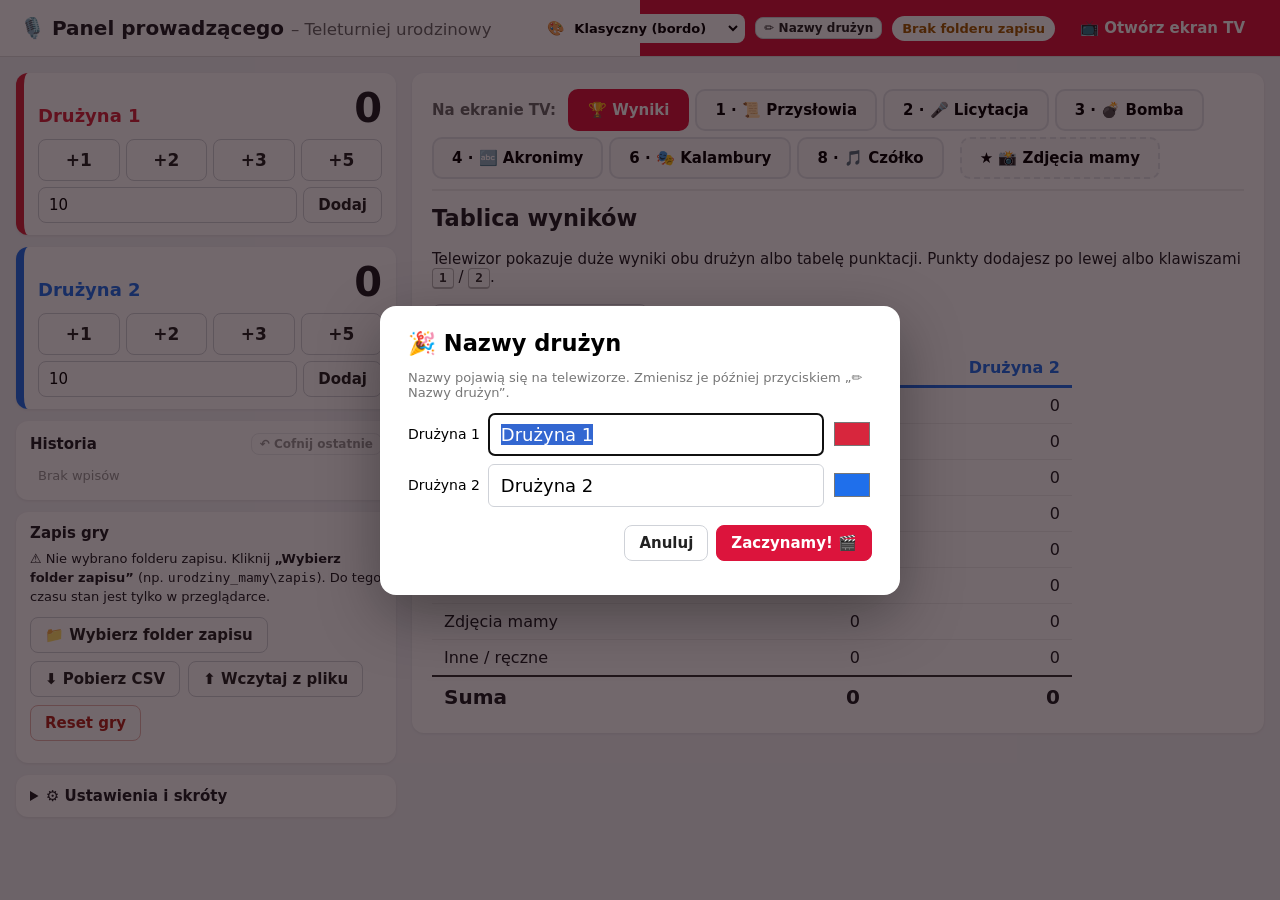
==== commit 8ea5f3c2: "latest updates" ====
--- a/admin.html
+++ b/admin.html
@@ -96,10 +96,9 @@
       <span class="tabs-label">Na ekranie TV:</span>
       <button class="tab" data-view="score">🏆 Wyniki</button>
       <button class="tab" data-view="przyslowia">1 · 📜 Przysłowia</button>
-      <button class="tab" data-view="licytacja" data-round="1">2 · 🎤 Licytacja I</button>
+      <button class="tab" data-view="licytacja">2 · 🎤 Licytacja</button>
       <button class="tab" data-view="bomba">3 · 💣 Bomba</button>
       <button class="tab" data-view="akronimy">4 · 🔤 Akronimy</button>
-      <button class="tab" data-view="licytacja" data-round="2">5 · 🎤 Licytacja II</button>
       <button class="tab" data-view="kalambury">6 · 🎭 Kalambury</button>
       <button class="tab" data-view="czolko">8 · 🎵 Czółko</button>
       <button class="tab tab-extra" data-view="zdjecia">★ 📸 Zdjęcia mamy</button>
--- a/css/style.css
+++ b/css/style.css
@@ -318,10 +318,11 @@
 /* ---------- TV: Czółko ---------- */
 .czo-turn { font-size: calc(5 * var(--vu)); margin-bottom: calc(5 * var(--vu)); }
 .czo-turn b { background: var(--team); padding: calc(.3 * var(--vu)) 2vw; border-radius: calc(1.5 * var(--vu)); }
-.czo-tiles { display: grid; grid-template-columns: repeat(6, calc(15 * var(--vu))); justify-content: center; gap: calc(2.5 * var(--vu)); }
+/* --cols / --size ustawia screen.js (czoGrid) zależnie od liczby piosenek */
+.czo-tiles { display: grid; grid-template-columns: repeat(var(--cols, 6), calc(var(--size, 15) * var(--vu))); justify-content: center; gap: calc(var(--size, 15) / 6 * var(--vu)); }
 .czo-tile {
-  position: relative; height: calc(15 * var(--vu)); border-radius: calc(2.4 * var(--vu)); display: flex; align-items: center; justify-content: center;
-  font-size: calc(9 * var(--vu)); font-weight: 900; color: #c8102e;
+  position: relative; height: calc(var(--size, 15) * var(--vu)); border-radius: calc(var(--size, 15) * .16 * var(--vu)); display: flex; align-items: center; justify-content: center;
+  font-size: calc(var(--size, 15) * .6 * var(--vu)); font-weight: 900; color: #c8102e;
   background: linear-gradient(180deg, #fff 0%, #e6e6e6 100%); box-shadow: 0 calc(1.2 * var(--vu)) calc(3 * var(--vu)) rgba(0,0,0,.45);
 }
 .czo-tile.done { background: var(--team); color: rgba(255,255,255,.6); opacity: .45; box-shadow: none; }
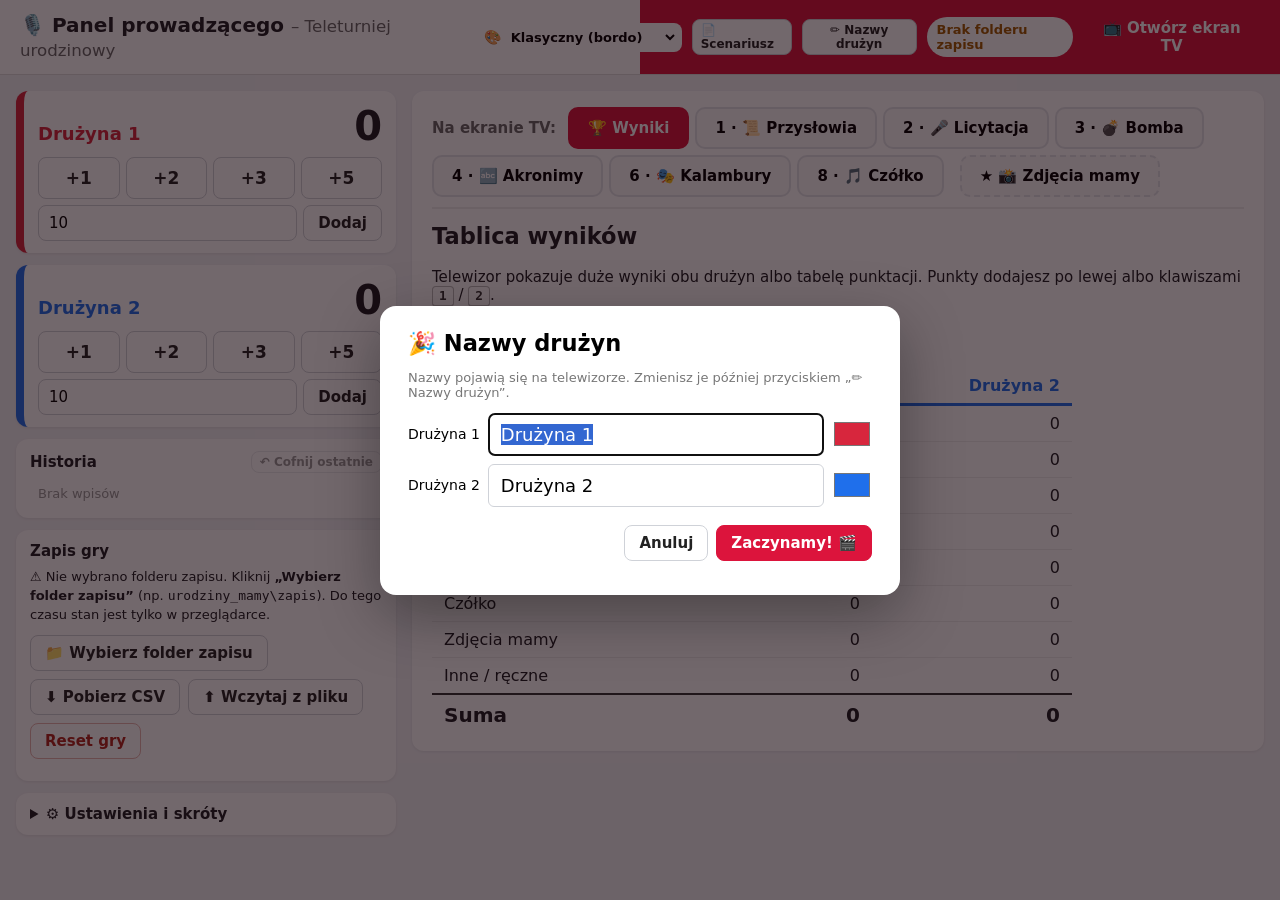
==== commit 8cf87bdb: "scenariusz" ====
--- a/admin.html
+++ b/admin.html
@@ -19,6 +19,7 @@
         <option value="konfetti">Urodzinowe konfetti</option>
       </select>
     </label>
+    <a class="btn small" href="scenariusz.html" target="_blank" title="Scenariusz prowadzącego – otwiera się w nowej karcie, można go wydrukować">📄 Scenariusz</a>
     <button id="btn-names" class="btn small">✏️ Nazwy drużyn</button>
     <span id="save-badge" class="badge"></span>
     <button id="btn-open-tv" class="btn primary">📺 Otwórz ekran TV</button>
--- a/css/style.css
+++ b/css/style.css
@@ -47,6 +47,7 @@
 .btn.primary:hover:not(:disabled) { background: #b81032; }
 .btn.danger { color: #b3261e; border-color: #e8b4b0; }
 .btn.small { padding: 3px 8px; font-size: 12px; }
+a.btn { text-decoration: none; }
 .btn.team-btn { border-color: var(--team); color: var(--team); }
 .btn-row { display: flex; flex-wrap: wrap; gap: 8px; margin: 10px 0; align-items: center; }
 
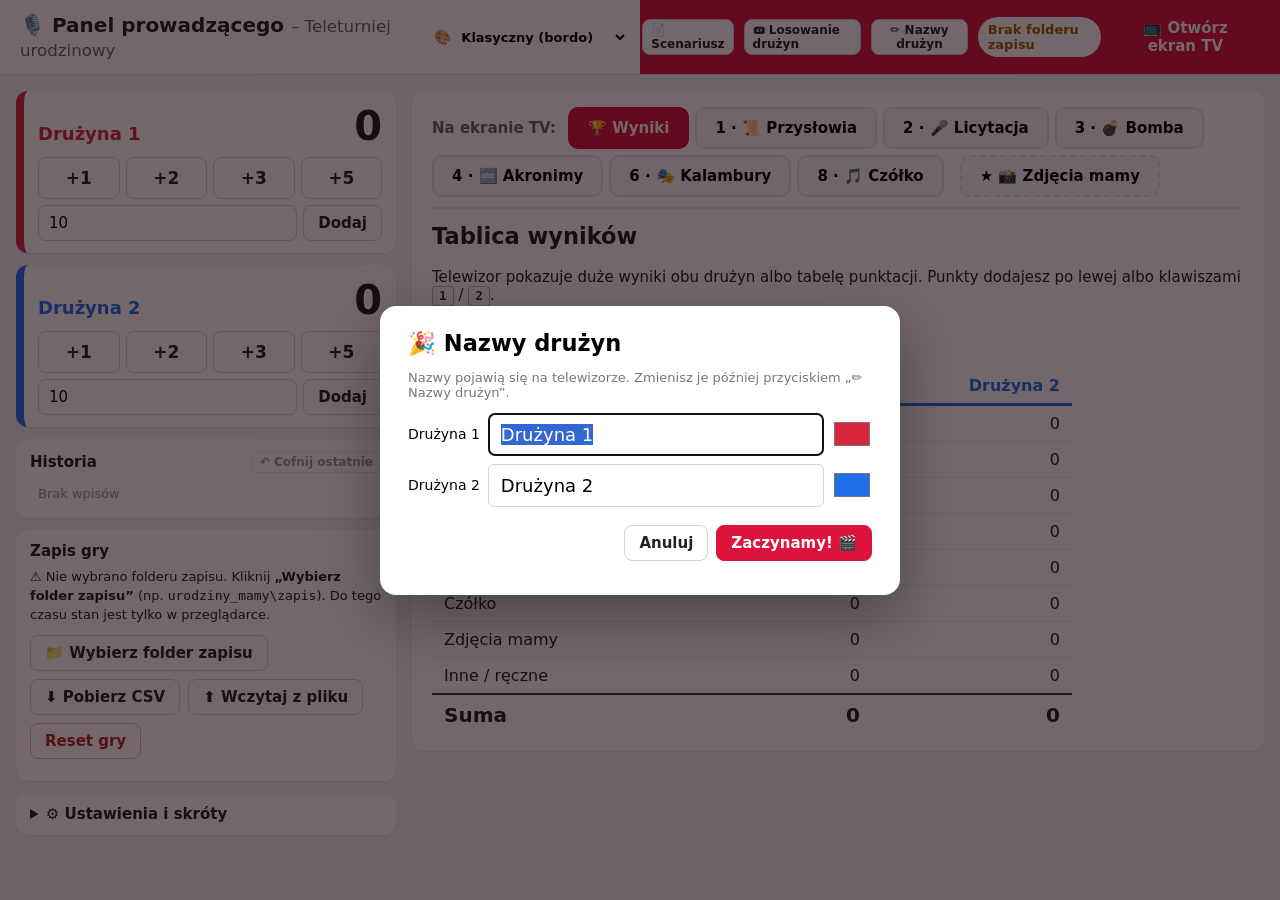
==== commit 034157e7: "losowanie i kalambury - do wydruku" ====
--- a/admin.html
+++ b/admin.html
@@ -20,6 +20,7 @@
       </select>
     </label>
     <a class="btn small" href="scenariusz.html" target="_blank" title="Scenariusz prowadzącego – otwiera się w nowej karcie, można go wydrukować">📄 Scenariusz</a>
+    <a class="btn small" href="losowanie.html" target="_blank" title="Karteczki „1” i „2” do wylosowania drużyn – otwierają się w nowej karcie, można je wydrukować">🎟 Losowanie drużyn</a>
     <button id="btn-names" class="btn small">✏️ Nazwy drużyn</button>
     <span id="save-badge" class="badge"></span>
     <button id="btn-open-tv" class="btn primary">📺 Otwórz ekran TV</button>
@@ -267,6 +268,7 @@
           <button class="team-pick kal-pick" data-team="1"></button>
           <span id="kal-setinfo" class="hint"></span>
           <button id="kal-swap" class="btn small">⇄ Zamień zestawy</button>
+          <a class="btn small" href="kalambury.html" target="_blank" title="Karteczki z hasłami do druku i pocięcia – otwierają się w nowej karcie">🖨 Karteczki</a>
         </div>
         <div id="kal-counts" class="czo-counts"></div>
       </div>
